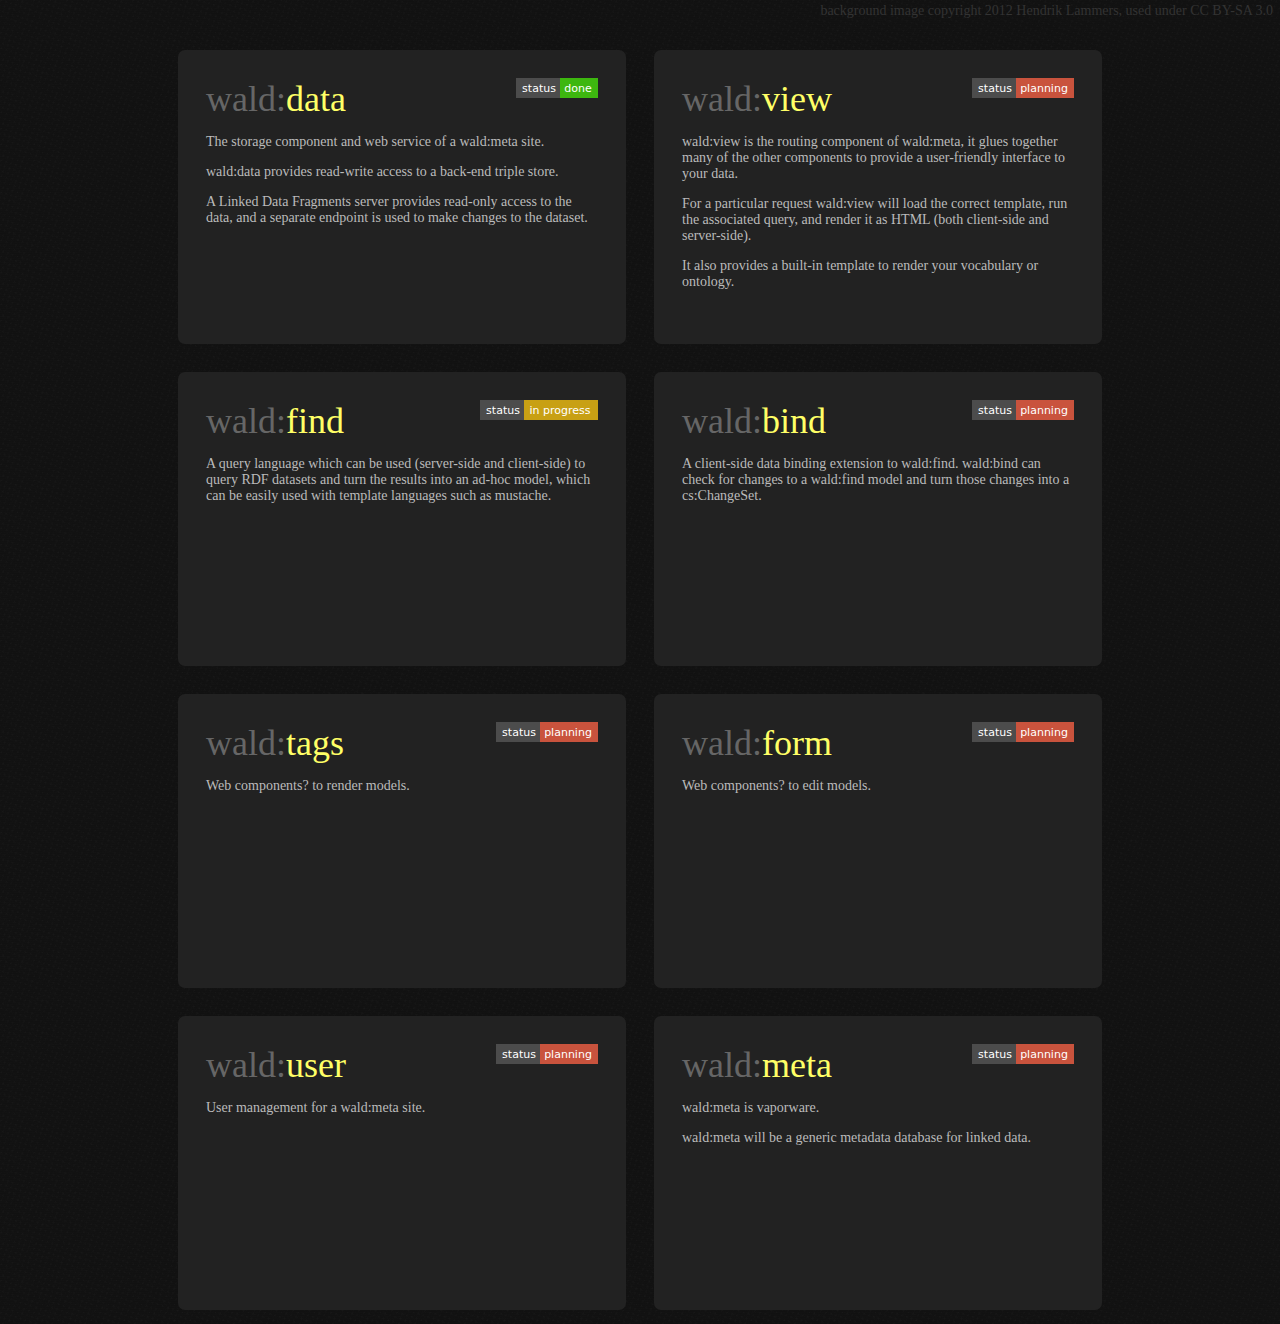
==== parts/index.html @ 8d9b87de "wald:meta website." ====
<!DOCTYPE html>
<html>
    <head>
        <title>wald:meta</title>
        <link rel="stylesheet" href="../style.css" type="text/css">
        <link rel="icon" href="../waldmeta.png">
    </head>

    <body>
      <div class="credit">
        <a href="http://subtlepatterns.com/skewed-print/">background image</a>
        copyright 2012 <a href="http://www.hendriklammers.com/">Hendrik Lammers</a>,
        used under <a href="https://creativecommons.org/licenses/by-sa/3.0/deed.en">CC BY-SA 3.0</a>
      </div>

      <div class="parts">

          <section class="card">
              <img class="badge" src="badge/status-done-brightgreen.svg" />
              <h1><span class="prefix">wald:</span>data</h1>

              <p>
                  The storage component and web service of a wald:meta site.
              </p>
              <p>
                  wald:data provides read-write access to
                  <span title="currently only Fuseki is supported">a back-end triple store</span>.
              </p>
              <p>
                  A <a href="http://linkeddatafragments.org/">Linked Data Fragments</a> server
                  provides read-only access to the data, and a separate endpoint is used to make
                  <a href="http://vocab.org/changeset/schema.html">changes</a> to the dataset.
              </p>
          </section>

          <section class="card">
              <img class="badge" src="badge/status-planning-red.svg" />
              <h1><span class="prefix">wald:</span>view</h1>
              <p>
                  wald:view is the routing component of wald:meta, it glues together many
                  of the other components to provide a user-friendly interface to your data.
              </p>
              <p>
                  For a particular request wald:view will load the correct template, run
                  the associated query, and render it as HTML (both client-side and server-side).
              </p>
              <p>
                  It also provides a built-in template to render your vocabulary or ontology.
              </p>
          </section>

          <section class="card">
              <img class="badge" src="badge/status-in_progress-yellow.svg" />
              <h1><span class="prefix">wald:</span>find</h1>
              <p>
                  A query language which can be used (server-side and client-side) to query RDF
                  datasets and turn the results into an ad-hoc model, which can be easily used
                  with template languages such as <a href="https://mustache.github.io/">mustache</a>.
              </p>
          </section>

          <section class="card">
              <img class="badge" src="badge/status-planning-red.svg" />
              <h1><span class="prefix">wald:</span>bind</h1>
              <p>
                  A client-side data binding extension to wald:find.  wald:bind can check
                  for changes to a wald:find model and turn those changes into a
                  <a href="http://vocab.org/changeset/schema.html#ChangeSet">cs:ChangeSet</a>.
              </p>
          </section>

          <section class="card">
              <img class="badge" src="badge/status-planning-red.svg" />
              <h1><span class="prefix">wald:</span>tags</h1>
              <p>
                  Web components? to render models.
              </p>
          </section>

          <section class="card">
              <img class="badge" src="badge/status-planning-red.svg" />
              <h1><span class="prefix">wald:</span>form</h1>
              <p>
                  Web components? to edit models.
              </p>
          </section>

          <section class="card">
              <img class="badge" src="badge/status-planning-red.svg" />
              <h1><span class="prefix">wald:</span>user</h1>
              <p>
                  User management for a wald:meta site.
              </p>
          </section>

          <section class="card">
              <img class="badge" src="badge/status-planning-red.svg" />
              <h1><span class="prefix">wald:</span>meta</h1>
              <p>
                  <a href="http://waldmeta.org">wald:meta</a>
                  is <a href="https://en.wikipedia.org/wiki/Vaporware">vaporware</a>.
              </p>
              <p>
                  <a href="http://waldmeta.org">wald:meta</a>
                  will be a generic metadata database for linked data.
              </p>
          </section>

      </div>

    </body>
</html>
---- style.css ----
/* reset */
html, body, a, div, ul, li, h1, h2 {
    margin: 0; padding: 0; border: 0; outline: 0;
    vertical-align: baseline; background: transparent; color: #444;
    text-decoration: none; font-weight: normal;
}

* {
    box-sizing: border-box;
    -moz-box-sizing: border-box;
    -webkit-box-sizing: border-box;
}

/* fonts */

@font-face {
    font-family: 'RobotoLight';
    src: url('fonts/Roboto-Light-webfont.eot');
    src: url('fonts/Roboto-Light-webfont.eot?#iefix') format('embedded-opentype'),
         url('fonts/Roboto-Light-webfont.woff') format('woff'),
         url('fonts/Roboto-Light-webfont.ttf') format('truetype'),
         url('fonts/Roboto-Light-webfont.svg#RobotoLight') format('svg');
    font-weight: normal;
    font-style: normal;
}

@font-face {
    font-family: 'RobotoRegular';
    src: url('fonts/Roboto-Regular-webfont.eot');
    src: url('fonts/Roboto-Regular-webfont.eot?#iefix') format('embedded-opentype'),
         url('fonts/Roboto-Regular-webfont.woff') format('woff'),
         url('fonts/Roboto-Regular-webfont.ttf') format('truetype'),
         url('fonts/Roboto-Regular-webfont.svg#RobotoRegular') format('svg');
    font-weight: normal;
    font-style: normal;
}

* { font-family: 'RobotoRegular', 'Helvetica Neue', 'sans-serif'; font-size: 14px; }
h1 *, h1 { font-family: 'RobotoLight', 'Helvetica Neue', 'sans-serif'; font-size: 36px; font-weight: normal; }
a { text-decoration: none; }

/* layout */
.content { margin: 10em auto; width: 32em; padding: 2em; border-radius: 0.5em; }
.credit { width: 100%; text-align: right; padding: 0.2em 0.5em; }
.secret { display: block; margin-left: 75%; }
.parts { margin: 1em auto; min-width: 34em; max-width: 68em; }
.card { float: left; width: 32em; min-height: 21em; margin: 1em; padding: 2em; border-radius: 0.5em; }
.card .badge { float: right; }

/* colours */
body { background: #333; background-image: url(skewed_print.png); }
a, p { color: #bbb; }
h1 { color: #ff6; }
.prefix { color: #666; }
.card,
.content { background: #222; }
.secret { color: #181818; }
a.developer, .credit a, .credit { color: #333; }
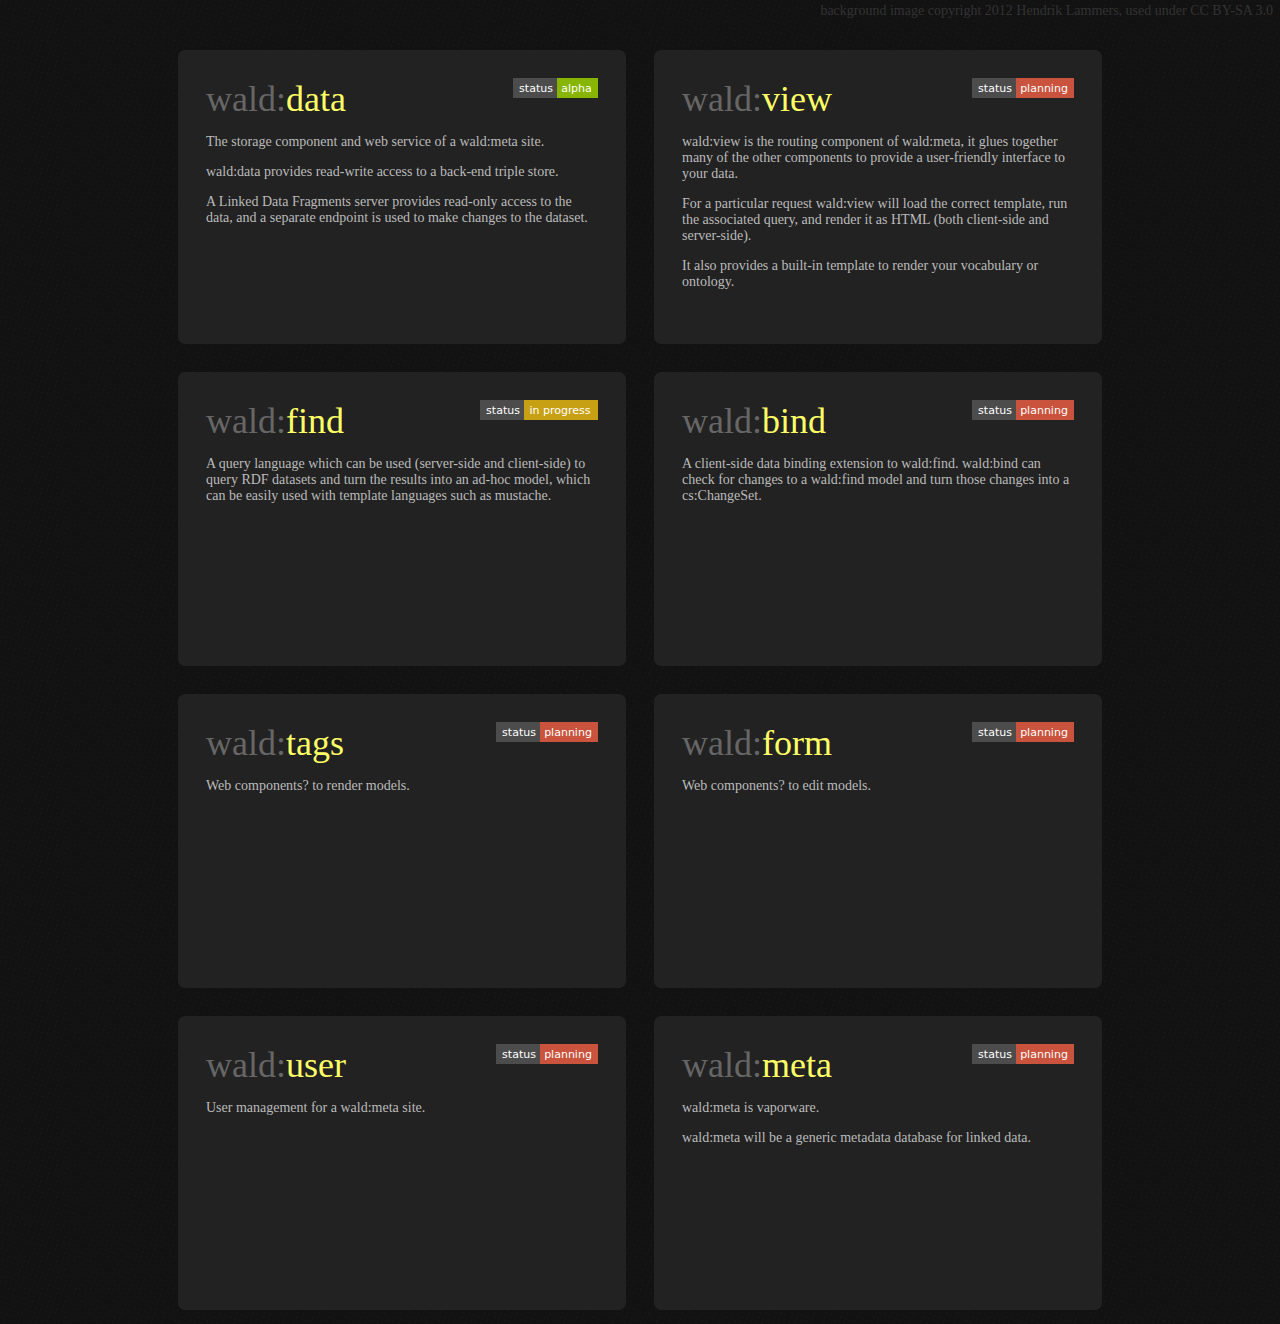
==== commit 7222e431: "fixes to parts page." ====
--- a/parts/index.html
+++ b/parts/index.html
@@ -16,8 +16,12 @@
       <div class="parts">
 
           <section class="card">
-              <img class="badge" src="badge/status-done-brightgreen.svg" />
-              <h1><span class="prefix">wald:</span>data</h1>
+              <img class="badge" src="badge/status-alpha-green.svg" />
+              <h1>
+                <a href="https://github.com/warpr/wald-data">
+                  <span class="prefix">wald:</span>data
+                </a>
+              </h1>
 
               <p>
                   The storage component and web service of a wald:meta site.
@@ -51,7 +55,11 @@
 
           <section class="card">
               <img class="badge" src="badge/status-in_progress-yellow.svg" />
-              <h1><span class="prefix">wald:</span>find</h1>
+              <h1>
+                  <a href="https://github.com/warpr/wald-find">
+                      <span class="prefix">wald:</span>find
+                  </a>
+              </h1>
               <p>
                   A query language which can be used (server-side and client-side) to query RDF
                   datasets and turn the results into an ad-hoc model, which can be easily used
--- a/style.css
+++ b/style.css
@@ -50,7 +50,7 @@
 /* colours */
 body { background: #333; background-image: url(skewed_print.png); }
 a, p { color: #bbb; }
-h1 { color: #ff6; }
+h1 a, h1 { color: #ff6; }
 .prefix { color: #666; }
 .card,
 .content { background: #222; }
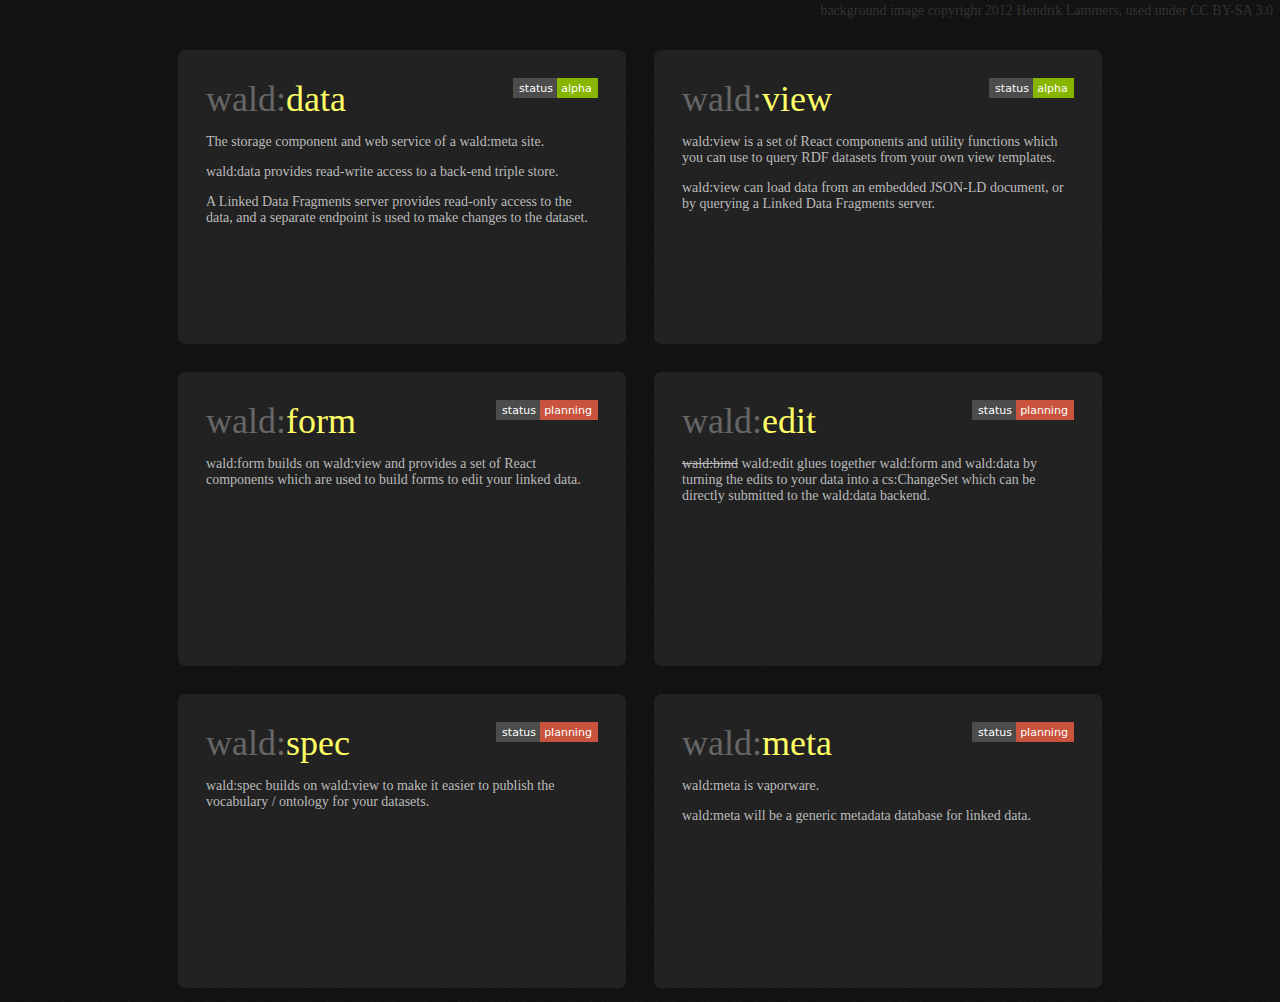
==== commit 091a74f7: "Update parts" ====
--- a/parts/index.html
+++ b/parts/index.html
@@ -38,50 +38,21 @@
           </section>
 
           <section class="card">
-              <img class="badge" src="badge/status-planning-red.svg" />
-              <h1><span class="prefix">wald:</span>view</h1>
+              <img class="badge" src="badge/status-alpha-green.svg" />
+              <h1>
+                <a href="https://gitlab.com/kuno/wald-view">
+                  <span class="prefix">wald:</span>view
+                </a>
+              </h1>
               <p>
-                  wald:view is the routing component of wald:meta, it glues together many
-                  of the other components to provide a user-friendly interface to your data.
+                wald:view is a set of <a href="http://facebook.github.io/react/">React</a>
+                components and utility functions which you can use to query RDF datasets from
+                your own view templates.
               </p>
               <p>
-                  For a particular request wald:view will load the correct template, run
-                  the associated query, and render it as HTML (both client-side and server-side).
-              </p>
-              <p>
-                  It also provides a built-in template to render your vocabulary or ontology.
-              </p>
-          </section>
-
-          <section class="card">
-              <img class="badge" src="badge/status-in_progress-yellow.svg" />
-              <h1>
-                  <a href="https://github.com/warpr/wald-find">
-                      <span class="prefix">wald:</span>find
-                  </a>
-              </h1>
-              <p>
-                  A query language which can be used (server-side and client-side) to query RDF
-                  datasets and turn the results into an ad-hoc model, which can be easily used
-                  with template languages such as <a href="https://mustache.github.io/">mustache</a>.
-              </p>
-          </section>
-
-          <section class="card">
-              <img class="badge" src="badge/status-planning-red.svg" />
-              <h1><span class="prefix">wald:</span>bind</h1>
-              <p>
-                  A client-side data binding extension to wald:find.  wald:bind can check
-                  for changes to a wald:find model and turn those changes into a
-                  <a href="http://vocab.org/changeset/schema.html#ChangeSet">cs:ChangeSet</a>.
-              </p>
-          </section>
-
-          <section class="card">
-              <img class="badge" src="badge/status-planning-red.svg" />
-              <h1><span class="prefix">wald:</span>tags</h1>
-              <p>
-                  Web components? to render models.
+                  wald:view can load data from an embedded
+                  <a href="http://json-ld.org/">JSON-LD</a> document, or by querying a
+                  <a href="http://linkeddatafragments.org/">Linked Data Fragments</a> server.
               </p>
           </section>
 
@@ -89,10 +60,36 @@
               <img class="badge" src="badge/status-planning-red.svg" />
               <h1><span class="prefix">wald:</span>form</h1>
               <p>
-                  Web components? to edit models.
+                wald:form builds on wald:view and provides a set of
+                <a href="http://facebook.github.io/react/">React</a> components which are
+                used to build forms to edit your linked data.
               </p>
           </section>
 
+          <section class="card">
+              <img class="badge" src="badge/status-planning-red.svg" />
+              <h1><span class="prefix">wald:</span>edit</h1>
+              <p>
+                <strike>wald:bind</strike> wald:edit glues together wald:form and wald:data by turning the edits
+                to your data into a
+                <a href="http://vocab.org/changeset/schema.html#ChangeSet">cs:ChangeSet</a>
+                which can be directly submitted to the wald:data backend.
+              </p>
+          </section>
+
+          <section class="card">
+              <img class="badge" src="badge/status-planning-red.svg" />
+              <h1>
+                  <a href="https://github.com/warpr/wald-find">
+                      <span class="prefix">wald:</span>spec
+                  </a>
+              </h1>
+              <p>
+                wald:spec builds on wald:view to make it easier to publish the vocabulary
+                / ontology for your datasets.
+              </p>
+          </section>
+<!--
           <section class="card">
               <img class="badge" src="badge/status-planning-red.svg" />
               <h1><span class="prefix">wald:</span>user</h1>
@@ -100,6 +97,7 @@
                   User management for a wald:meta site.
               </p>
           </section>
+-->
 
           <section class="card">
               <img class="badge" src="badge/status-planning-red.svg" />
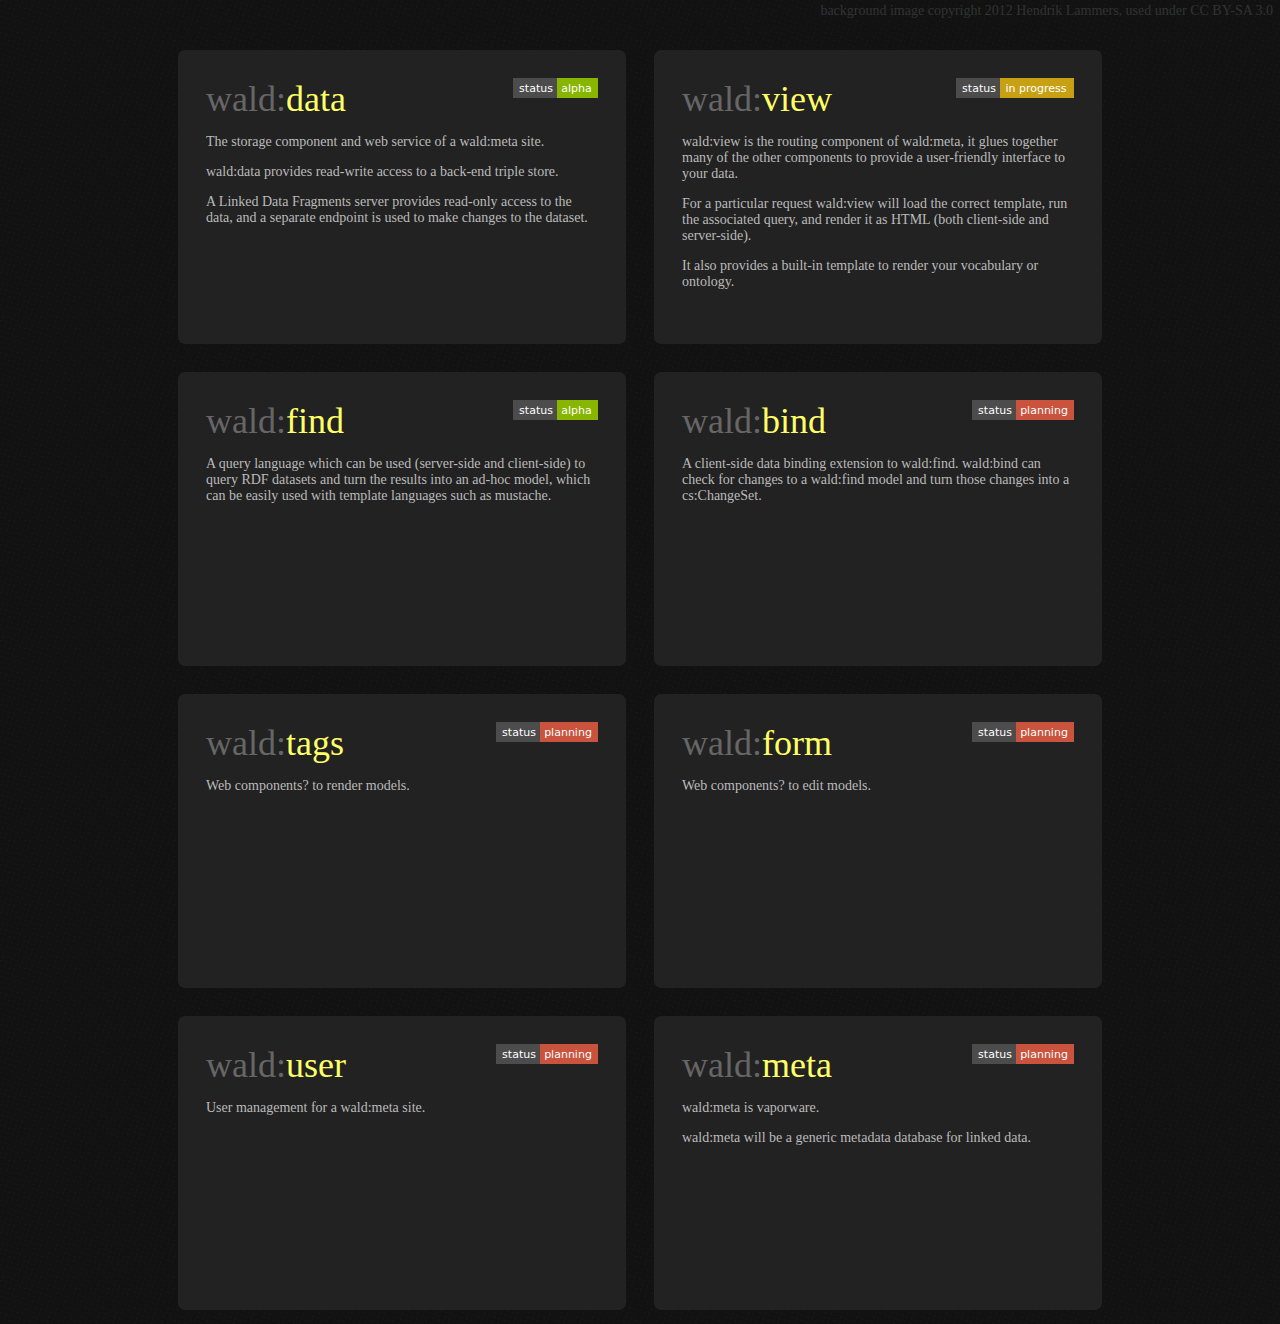
==== commit d8508035: "Restoring a lost commit" ====
--- a/parts/index.html
+++ b/parts/index.html
@@ -38,21 +38,50 @@
           </section>
 
           <section class="card">
+              <img class="badge" src="badge/status-in_progress-yellow.svg" />
+              <h1><span class="prefix">wald:</span>view</h1>
+              <p>
+                  wald:view is the routing component of wald:meta, it glues together many
+                  of the other components to provide a user-friendly interface to your data.
+              </p>
+              <p>
+                  For a particular request wald:view will load the correct template, run
+                  the associated query, and render it as HTML (both client-side and server-side).
+              </p>
+              <p>
+                  It also provides a built-in template to render your vocabulary or ontology.
+              </p>
+          </section>
+
+          <section class="card">
               <img class="badge" src="badge/status-alpha-green.svg" />
               <h1>
-                <a href="https://gitlab.com/kuno/wald-view">
-                  <span class="prefix">wald:</span>view
-                </a>
+                  <a href="https://github.com/warpr/wald-find">
+                      <span class="prefix">wald:</span>find
+                  </a>
               </h1>
               <p>
-                wald:view is a set of <a href="http://facebook.github.io/react/">React</a>
-                components and utility functions which you can use to query RDF datasets from
-                your own view templates.
+                  A query language which can be used (server-side and client-side) to query RDF
+                  datasets and turn the results into an ad-hoc model, which can be easily used
+                  with template languages such as <a href="https://mustache.github.io/">mustache</a>.
               </p>
+          </section>
+
+          <section class="card">
+              <img class="badge" src="badge/status-planning-red.svg" />
+              <h1><span class="prefix">wald:</span>bind</h1>
               <p>
-                  wald:view can load data from an embedded
-                  <a href="http://json-ld.org/">JSON-LD</a> document, or by querying a
-                  <a href="http://linkeddatafragments.org/">Linked Data Fragments</a> server.
+                  A client-side data binding extension to wald:find.  wald:bind can check
+                  for changes to a wald:find model and turn those changes into a
+                  <a href="http://vocab.org/changeset/schema.html#ChangeSet">cs:ChangeSet</a>.
+              </p>
+          </section>
+
+          <section class="card">
+              <img class="badge" src="badge/status-planning-red.svg" />
+              <h1><span class="prefix">wald:</span>tags</h1>
+              <p>
+                  Web components? to render models.
               </p>
           </section>
 
@@ -60,36 +89,10 @@
               <img class="badge" src="badge/status-planning-red.svg" />
               <h1><span class="prefix">wald:</span>form</h1>
               <p>
-                wald:form builds on wald:view and provides a set of
-                <a href="http://facebook.github.io/react/">React</a> components which are
-                used to build forms to edit your linked data.
+                  Web components? to edit models.
               </p>
           </section>
 
-          <section class="card">
-              <img class="badge" src="badge/status-planning-red.svg" />
-              <h1><span class="prefix">wald:</span>edit</h1>
-              <p>
-                <strike>wald:bind</strike> wald:edit glues together wald:form and wald:data by turning the edits
-                to your data into a
-                <a href="http://vocab.org/changeset/schema.html#ChangeSet">cs:ChangeSet</a>
-                which can be directly submitted to the wald:data backend.
-              </p>
-          </section>
-
-          <section class="card">
-              <img class="badge" src="badge/status-planning-red.svg" />
-              <h1>
-                  <a href="https://github.com/warpr/wald-find">
-                      <span class="prefix">wald:</span>spec
-                  </a>
-              </h1>
-              <p>
-                wald:spec builds on wald:view to make it easier to publish the vocabulary
-                / ontology for your datasets.
-              </p>
-          </section>
-<!--
           <section class="card">
               <img class="badge" src="badge/status-planning-red.svg" />
               <h1><span class="prefix">wald:</span>user</h1>
@@ -97,7 +100,6 @@
                   User management for a wald:meta site.
               </p>
           </section>
--->
 
           <section class="card">
               <img class="badge" src="badge/status-planning-red.svg" />
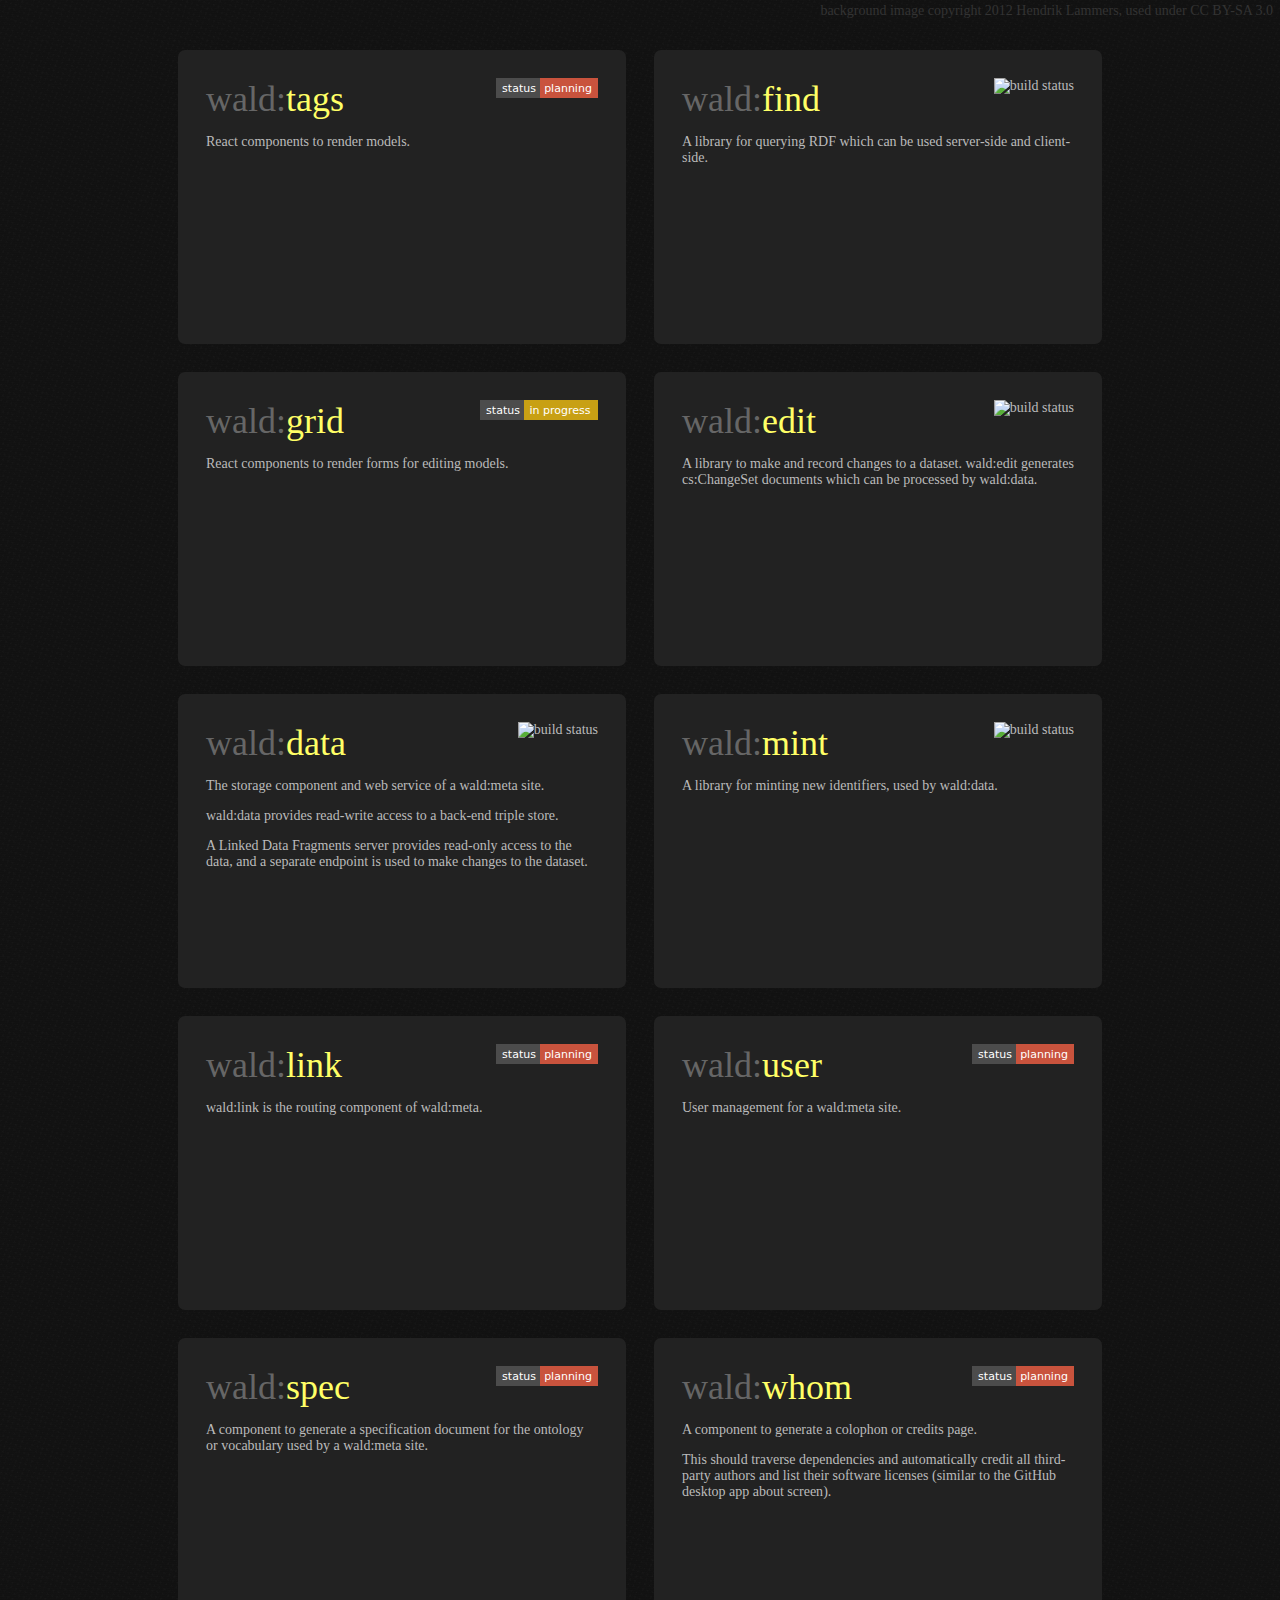
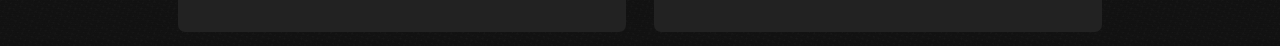
==== commit e7973c68: "Update cards" ====
--- a/parts/index.html
+++ b/parts/index.html
@@ -16,7 +16,41 @@
       <div class="parts">
 
           <section class="card">
-              <img class="badge" src="badge/status-alpha-green.svg" />
+              <img class="badge" src="badge/status-planning-red.svg" />
+              <h1><span class="prefix">wald:</span>tags</h1>
+              <p>
+                  React components to render models.
+              </p>
+          </section>
+
+          <section class="card">
+              <a class="badge" href="https://gitlab.com/wald-meta/find/"><img alt="build status" src="https://gitlab.com/wald-meta/find/badges/master/build.svg" /></a>
+              <h1><span class="prefix">wald:</span>find</h1>
+              <p>
+                A library for querying RDF which can be used server-side and client-side.
+              </p>
+          </section>
+
+          <section class="card">
+              <img class="badge" src="badge/status-in_progress-yellow.svg" />
+              <h1><span class="prefix">wald:</span>grid</h1>
+              <p>
+                  React components to render forms for editing models.
+              </p>
+          </section>
+
+          <section class="card">
+              <a class="badge" href="https://gitlab.com/wald-meta/edit/"><img alt="build status" src="https://gitlab.com/wald-meta/edit/badges/master/build.svg" /></a>
+              <h1><span class="prefix">wald:</span>edit</h1>
+              <p>
+                A library to make and record changes to a dataset.  wald:edit
+                generates <a href="http://purl.org/vocab/changeset/schema#ChangeSet">cs:ChangeSet</a>
+                documents which can be processed by wald:data.
+              </p>
+          </section>
+
+          <section class="card">
+              <a class="badge" href="https://gitlab.com/wald-meta/data/"><img alt="build status" src="https://gitlab.com/wald-meta/data/badges/master/build.svg" /></a>
               <h1>
                 <a href="https://github.com/warpr/wald-data">
                   <span class="prefix">wald:</span>data
@@ -38,58 +72,18 @@
           </section>
 
           <section class="card">
-              <img class="badge" src="badge/status-in_progress-yellow.svg" />
-              <h1><span class="prefix">wald:</span>view</h1>
+              <a class="badge" href="https://gitlab.com/wald-meta/mint/"><img alt="build status" src="https://gitlab.com/wald-meta/mint/badges/master/build.svg" /></a>
+              <h1><span class="prefix">wald:</span>mint</h1>
               <p>
-                  wald:view is the routing component of wald:meta, it glues together many
-                  of the other components to provide a user-friendly interface to your data.
-              </p>
-              <p>
-                  For a particular request wald:view will load the correct template, run
-                  the associated query, and render it as HTML (both client-side and server-side).
-              </p>
-              <p>
-                  It also provides a built-in template to render your vocabulary or ontology.
-              </p>
-          </section>
-
-          <section class="card">
-              <img class="badge" src="badge/status-alpha-green.svg" />
-              <h1>
-                  <a href="https://github.com/warpr/wald-find">
-                      <span class="prefix">wald:</span>find
-                  </a>
-              </h1>
-              <p>
-                  A query language which can be used (server-side and client-side) to query RDF
-                  datasets and turn the results into an ad-hoc model, which can be easily used
-                  with template languages such as <a href="https://mustache.github.io/">mustache</a>.
+                A library for minting new identifiers, used by wald:data.
               </p>
           </section>
 
           <section class="card">
               <img class="badge" src="badge/status-planning-red.svg" />
-              <h1><span class="prefix">wald:</span>bind</h1>
+              <h1><span class="prefix">wald:</span>link</h1>
               <p>
-                  A client-side data binding extension to wald:find.  wald:bind can check
-                  for changes to a wald:find model and turn those changes into a
-                  <a href="http://vocab.org/changeset/schema.html#ChangeSet">cs:ChangeSet</a>.
-              </p>
-          </section>
-
-          <section class="card">
-              <img class="badge" src="badge/status-planning-red.svg" />
-              <h1><span class="prefix">wald:</span>tags</h1>
-              <p>
-                  Web components? to render models.
-              </p>
-          </section>
-
-          <section class="card">
-              <img class="badge" src="badge/status-planning-red.svg" />
-              <h1><span class="prefix">wald:</span>form</h1>
-              <p>
-                  Web components? to edit models.
+                wald:link is the routing component of wald:meta.
               </p>
           </section>
 
@@ -103,6 +97,29 @@
 
           <section class="card">
               <img class="badge" src="badge/status-planning-red.svg" />
+              <h1><span class="prefix">wald:</span>spec</h1>
+              <p>
+                A component to generate a specification document for the ontology or
+                vocabulary used by a wald:meta site.
+              </p>
+          </section>
+
+          <section class="card">
+              <img class="badge" src="badge/status-planning-red.svg" />
+              <h1><span class="prefix">wald:</span>whom</h1>
+              <p>
+                A component to generate a colophon or credits page.
+              </p>
+              <p>
+                This should traverse dependencies and automatically credit all third-party
+                authors and list their software licenses (similar to the
+                <a href="github.desktop.about.2016-01-04.png" target="_blank">GitHub
+                desktop app about screen</a>).
+              </p>
+          </section>
+<!--
+          <section class="card">
+              <img class="badge" src="badge/status-planning-red.svg" />
               <h1><span class="prefix">wald:</span>meta</h1>
               <p>
                   <a href="http://waldmeta.org">wald:meta</a>
@@ -113,7 +130,7 @@
                   will be a generic metadata database for linked data.
               </p>
           </section>
-
+-->
       </div>
 
     </body>
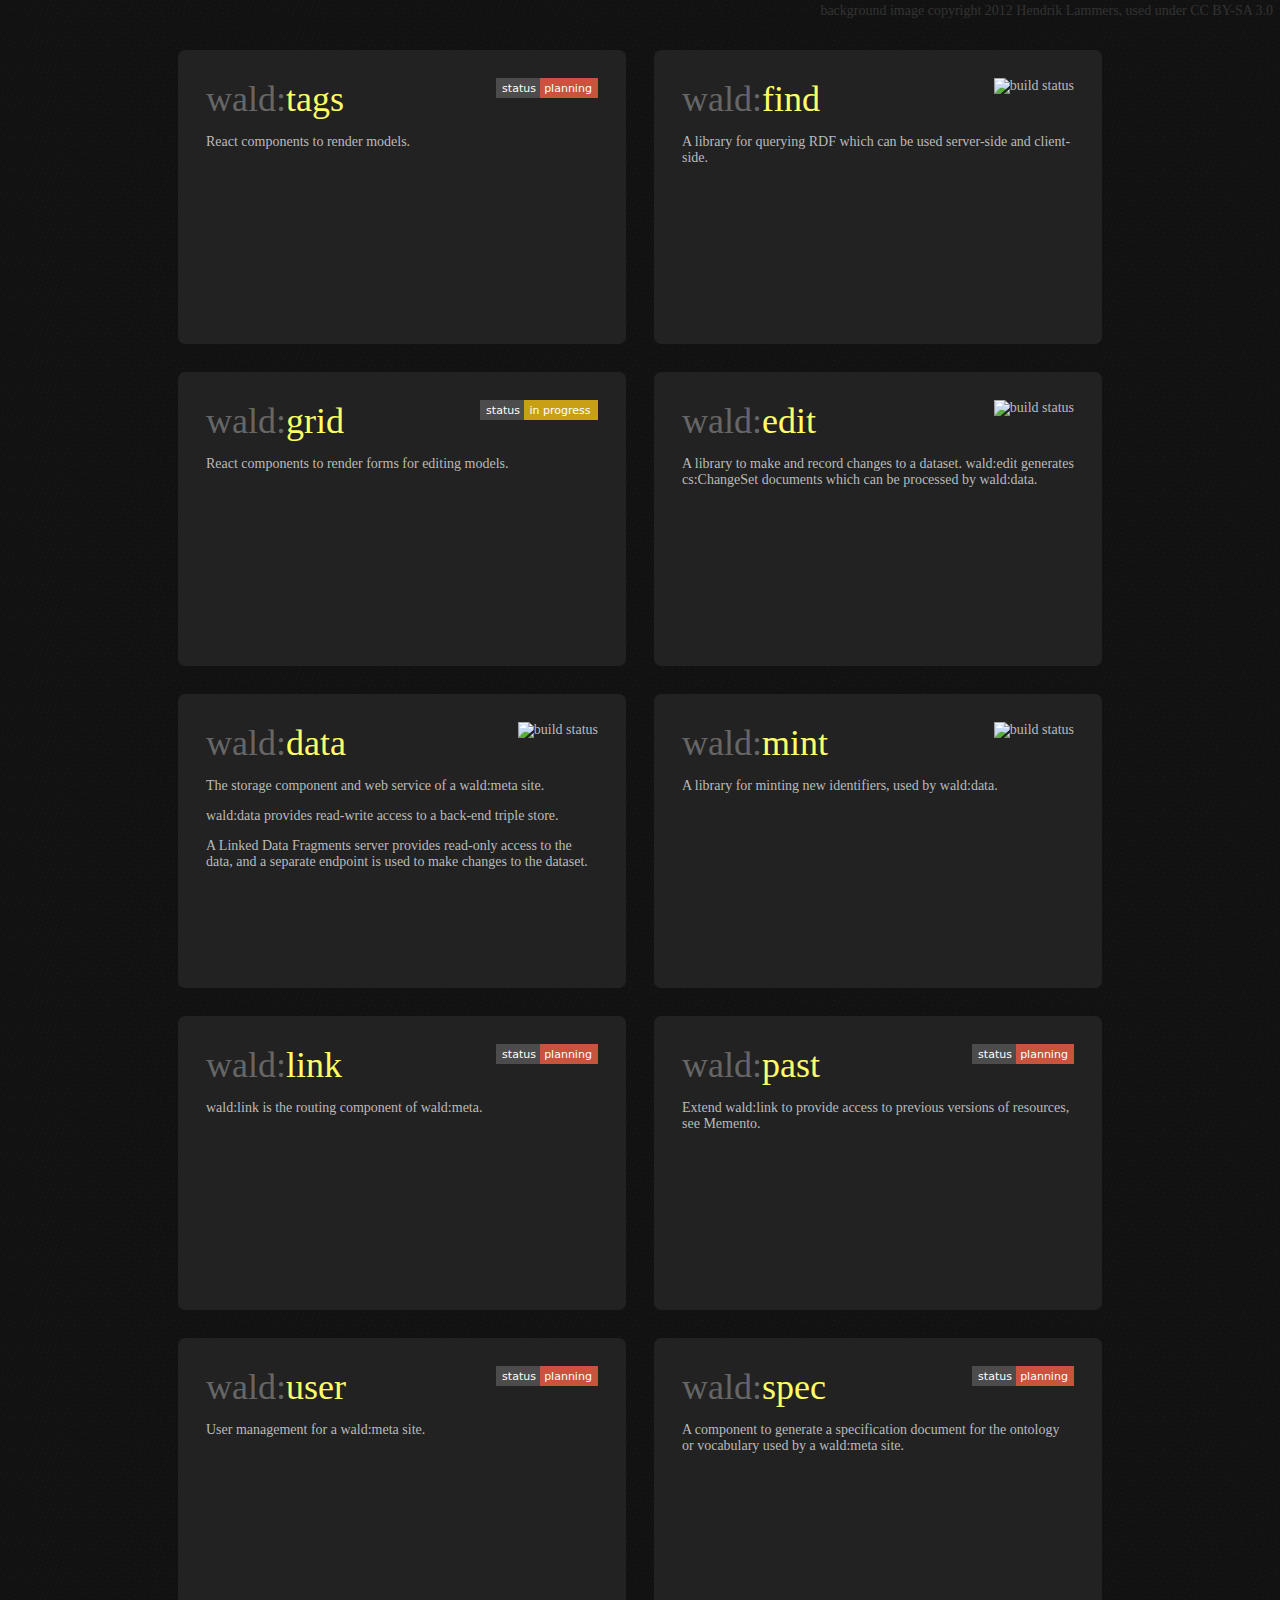
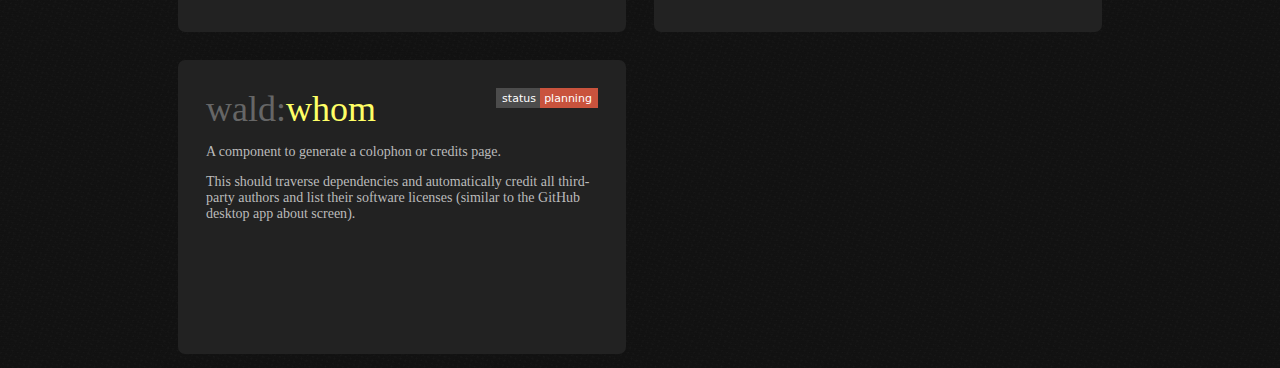
==== commit 5045a9fe: "Old uncommitted changes" ====
--- a/parts/index.html
+++ b/parts/index.html
@@ -89,6 +89,15 @@
 
           <section class="card">
               <img class="badge" src="badge/status-planning-red.svg" />
+              <h1><span class="prefix">wald:</span>past</h1>
+              <p>
+                Extend wald:link to provide access to previous versions of resources,
+                see <a href="http://mementoweb.org/about/">Memento</a>.
+              </p>
+          </section>
+
+          <section class="card">
+              <img class="badge" src="badge/status-planning-red.svg" />
               <h1><span class="prefix">wald:</span>user</h1>
               <p>
                   User management for a wald:meta site.
